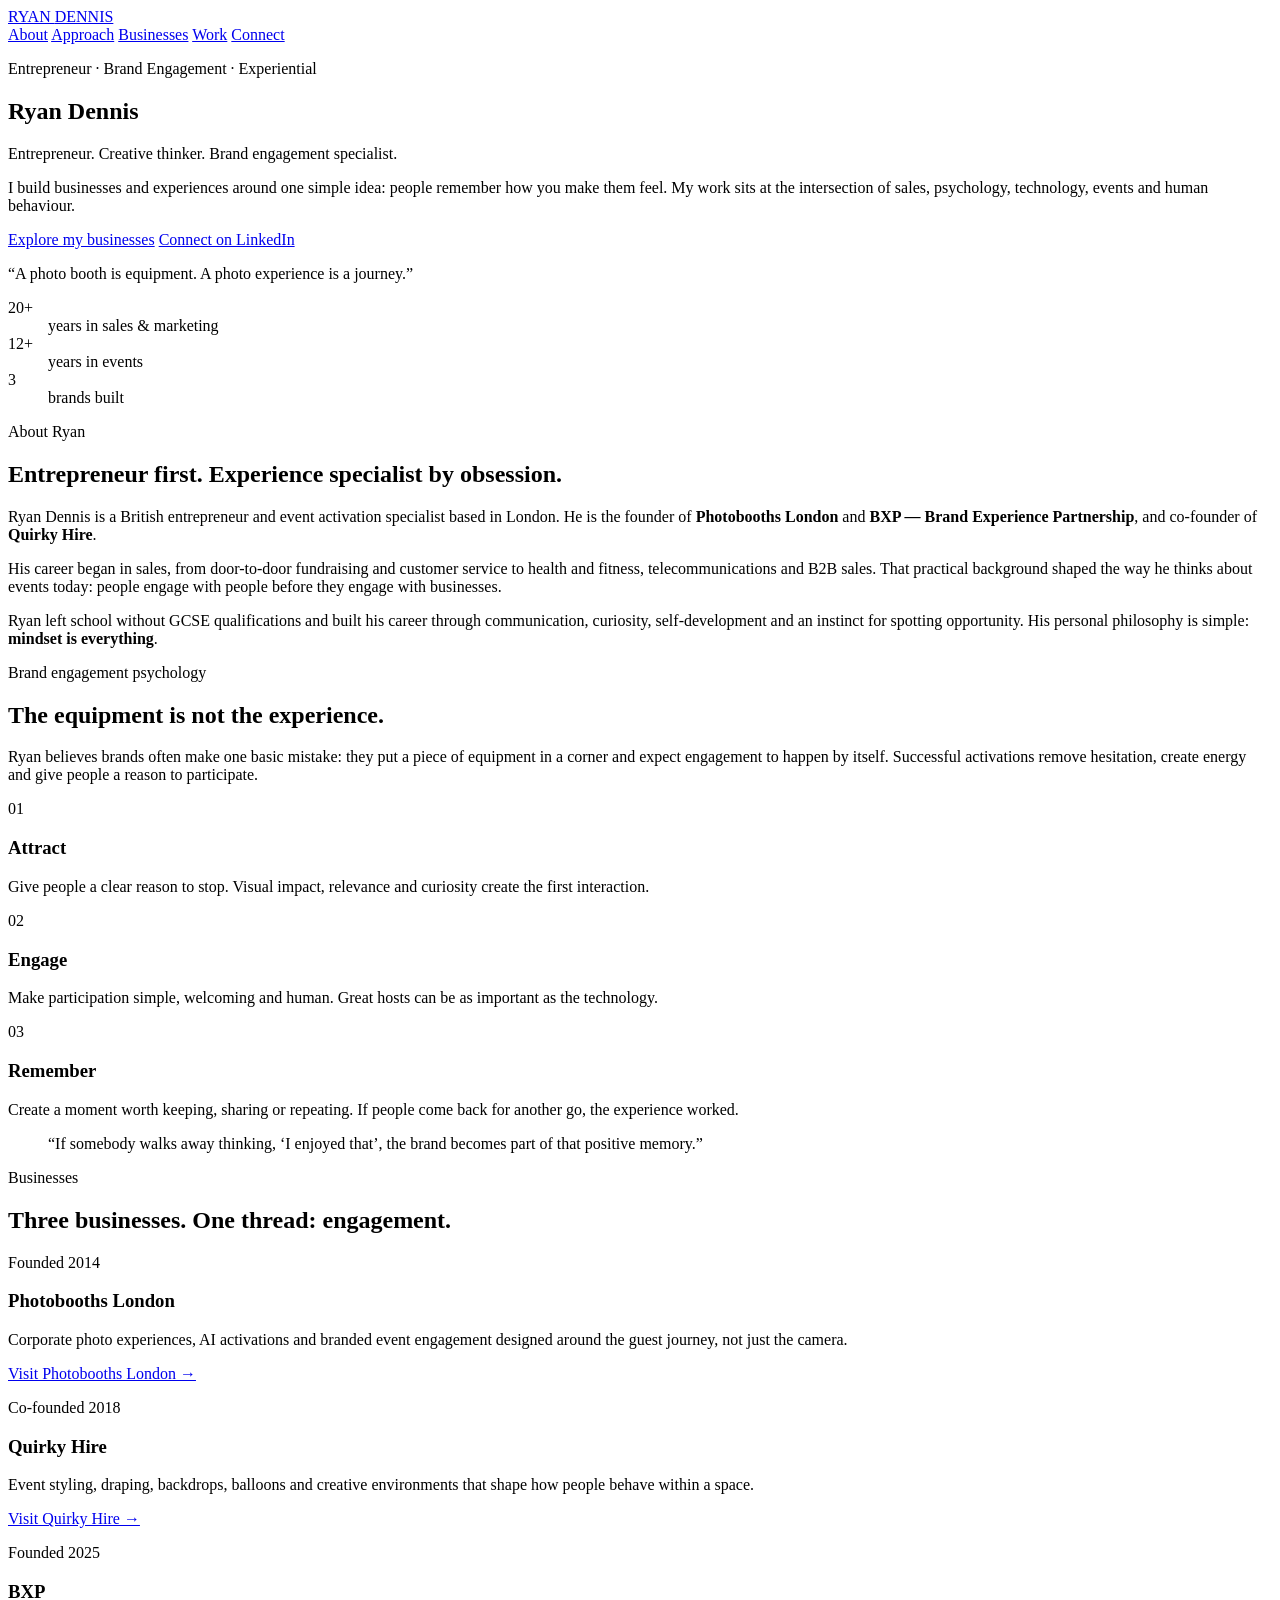
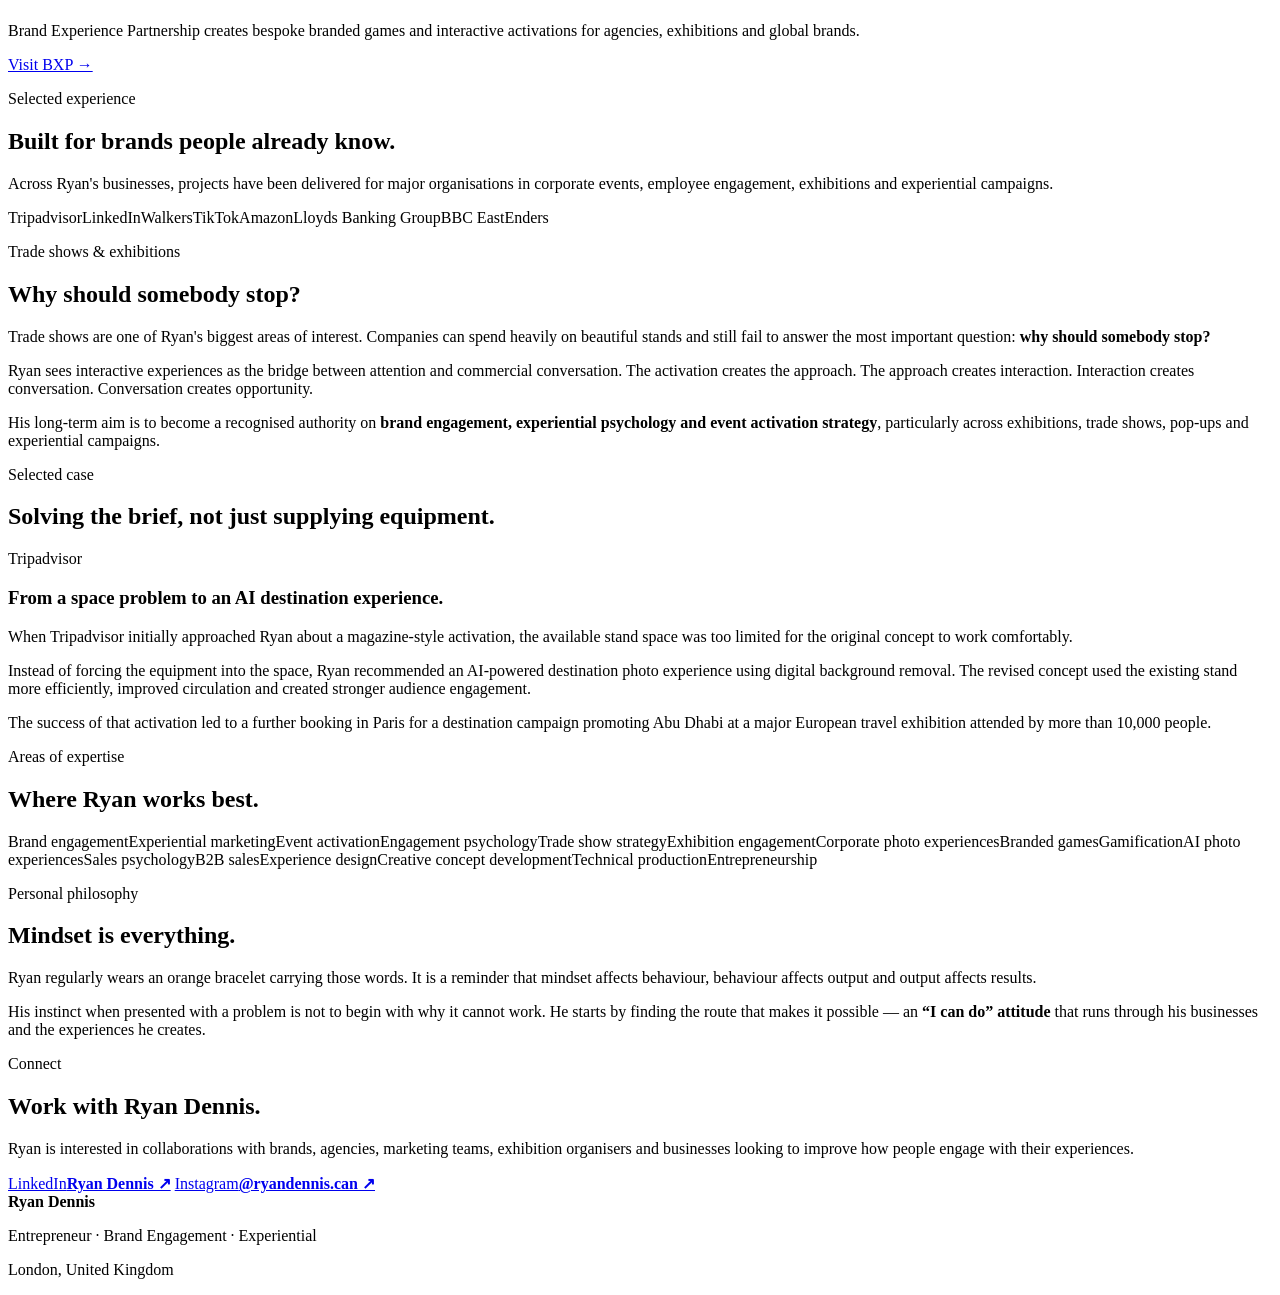
==== index.html @ 45b16e40 "feat: add SEO and AEO optimised Ryan Dennis homepage" ====
<!doctype html>
<html lang="en-GB">
<head>
  <meta charset="utf-8" />
  <meta name="viewport" content="width=device-width, initial-scale=1" />
  <title>Ryan Dennis | Entrepreneur & Brand Engagement Specialist</title>
  <meta name="description" content="Ryan Dennis is a British entrepreneur, founder of Photobooths London and BXP and co-founder of Quirky Hire. Explore his work in brand engagement, experiential marketing, trade shows and event activation psychology." />
  <link rel="canonical" href="https://ryandennis.co.uk/" />
  <meta name="robots" content="index,follow,max-image-preview:large,max-snippet:-1,max-video-preview:-1" />
  <meta property="og:type" content="website" />
  <meta property="og:title" content="Ryan Dennis | Entrepreneur & Brand Engagement Specialist" />
  <meta property="og:description" content="Entrepreneur, creative thinker and event activation specialist working across brand engagement, experiential marketing and human behaviour." />
  <meta property="og:url" content="https://ryandennis.co.uk/" />
  <meta property="og:site_name" content="Ryan Dennis" />
  <meta name="twitter:card" content="summary_large_image" />
  <meta name="theme-color" content="#004B8D" />
  <link rel="stylesheet" href="/styles.css" />
  <link rel="icon" href="/favicon.svg" type="image/svg+xml" />
  <script type="application/ld+json">
  {
    "@context": "https://schema.org",
    "@graph": [
      {
        "@type": "WebSite",
        "@id": "https://ryandennis.co.uk/#website",
        "url": "https://ryandennis.co.uk/",
        "name": "Ryan Dennis",
        "publisher": { "@id": "https://ryandennis.co.uk/#ryan-dennis" }
      },
      {
        "@type": "WebPage",
        "@id": "https://ryandennis.co.uk/#webpage",
        "url": "https://ryandennis.co.uk/",
        "name": "Ryan Dennis | Entrepreneur & Brand Engagement Specialist",
        "isPartOf": { "@id": "https://ryandennis.co.uk/#website" },
        "about": { "@id": "https://ryandennis.co.uk/#ryan-dennis" },
        "mainEntity": { "@id": "https://ryandennis.co.uk/#ryan-dennis" }
      },
      {
        "@type": "Person",
        "@id": "https://ryandennis.co.uk/#ryan-dennis",
        "name": "Ryan Dennis",
        "givenName": "Ryan",
        "familyName": "Dennis",
        "url": "https://ryandennis.co.uk/",
        "description": "Ryan Dennis is a British entrepreneur, brand engagement specialist and event activation expert with more than 20 years of experience across sales and marketing and over 12 years in the events industry. He is the founder of Photobooths London and Brand Experience Partnership (BXP), and co-founder of Quirky Hire.",
        "jobTitle": ["Entrepreneur", "Brand Engagement Specialist", "Event Activation Specialist"],
        "sameAs": [
          "https://www.linkedin.com/in/ryandennis2",
          "https://www.instagram.com/ryandennis.can",
          "https://photoboothslondon.co.uk/ryan-dennis"
        ],
        "knowsAbout": [
          "Brand Engagement",
          "Experiential Marketing",
          "Event Activation Strategy",
          "Brand Engagement Psychology",
          "Trade Show Engagement",
          "Exhibition Engagement",
          "Corporate Photo Experiences",
          "AI Photo Experiences",
          "Branded Games",
          "Gamification",
          "Event Technology",
          "Guest Experience",
          "Customer Engagement",
          "Sales Psychology",
          "B2B Sales",
          "Marketing",
          "Experience Design",
          "Creative Concept Development",
          "Event Production",
          "Technical Production",
          "Event Logistics",
          "Business Development",
          "Entrepreneurship"
        ],
        "worksFor": [
          { "@id": "https://photoboothslondon.co.uk/#organization" },
          { "@id": "https://quirky-hire.co.uk/#organization" },
          { "@id": "https://bxp123.com/#organization" }
        ]
      },
      {
        "@type": "Organization",
        "@id": "https://photoboothslondon.co.uk/#organization",
        "name": "Photobooths London",
        "url": "https://photoboothslondon.co.uk/",
        "foundingDate": "2014",
        "founder": { "@id": "https://ryandennis.co.uk/#ryan-dennis" }
      },
      {
        "@type": "Organization",
        "@id": "https://quirky-hire.co.uk/#organization",
        "name": "Quirky Hire",
        "url": "https://quirky-hire.co.uk/",
        "foundingDate": "2018",
        "founder": [
          { "@id": "https://ryandennis.co.uk/#ryan-dennis" },
          { "@type": "Person", "name": "Malvia Morgan" }
        ]
      },
      {
        "@type": "Organization",
        "@id": "https://bxp123.com/#organization",
        "name": "Brand Experience Partnership",
        "alternateName": "BXP",
        "url": "https://bxp123.com/",
        "foundingDate": "2025",
        "founder": { "@id": "https://ryandennis.co.uk/#ryan-dennis" }
      }
    ]
  }
  </script>
</head>
<body>
  <header class="site-header">
    <div class="container nav-wrap">
      <a class="brand" href="#top" aria-label="Ryan Dennis home">RYAN <span>DENNIS</span></a>
      <nav class="nav" aria-label="Primary navigation">
        <a href="#about">About</a>
        <a href="#approach">Approach</a>
        <a href="#businesses">Businesses</a>
        <a href="#work">Work</a>
        <a href="#contact">Connect</a>
      </nav>
    </div>
  </header>

  <main id="top">
    <section class="hero">
      <div class="container hero-grid">
        <div>
          <p class="eyebrow">Entrepreneur · Brand Engagement · Experiential</p>
          <h1>Ryan Dennis</h1>
          <p class="hero-lead">Entrepreneur. Creative thinker. Brand engagement specialist.</p>
          <p class="hero-copy">I build businesses and experiences around one simple idea: people remember how you make them feel. My work sits at the intersection of sales, psychology, technology, events and human behaviour.</p>
          <div class="hero-actions">
            <a class="btn btn-primary" href="#businesses">Explore my businesses</a>
            <a class="btn btn-outline" href="https://www.linkedin.com/in/ryandennis2" rel="me noopener" target="_blank">Connect on LinkedIn</a>
          </div>
        </div>
        <aside class="hero-card" aria-label="Ryan Dennis profile summary">
          <div class="accent-line"></div>
          <p class="quote">“A photo booth is equipment. A photo experience is a journey.”</p>
          <dl class="stats">
            <div><dt>20+</dt><dd>years in sales & marketing</dd></div>
            <div><dt>12+</dt><dd>years in events</dd></div>
            <div><dt>3</dt><dd>brands built</dd></div>
          </dl>
        </aside>
      </div>
    </section>

    <section id="about" class="section">
      <div class="container two-col">
        <div>
          <p class="eyebrow">About Ryan</p>
          <h2>Entrepreneur first. Experience specialist by obsession.</h2>
        </div>
        <div class="prose">
          <p>Ryan Dennis is a British entrepreneur and event activation specialist based in London. He is the founder of <strong>Photobooths London</strong> and <strong>BXP — Brand Experience Partnership</strong>, and co-founder of <strong>Quirky Hire</strong>.</p>
          <p>His career began in sales, from door-to-door fundraising and customer service to health and fitness, telecommunications and B2B sales. That practical background shaped the way he thinks about events today: people engage with people before they engage with businesses.</p>
          <p>Ryan left school without GCSE qualifications and built his career through communication, curiosity, self-development and an instinct for spotting opportunity. His personal philosophy is simple: <strong>mindset is everything</strong>.</p>
        </div>
      </div>
    </section>

    <section id="approach" class="section section-soft">
      <div class="container">
        <p class="eyebrow">Brand engagement psychology</p>
        <h2 class="section-title">The equipment is not the experience.</h2>
        <p class="section-intro">Ryan believes brands often make one basic mistake: they put a piece of equipment in a corner and expect engagement to happen by itself. Successful activations remove hesitation, create energy and give people a reason to participate.</p>
        <div class="cards three">
          <article class="card"><span class="number">01</span><h3>Attract</h3><p>Give people a clear reason to stop. Visual impact, relevance and curiosity create the first interaction.</p></article>
          <article class="card"><span class="number">02</span><h3>Engage</h3><p>Make participation simple, welcoming and human. Great hosts can be as important as the technology.</p></article>
          <article class="card"><span class="number">03</span><h3>Remember</h3><p>Create a moment worth keeping, sharing or repeating. If people come back for another go, the experience worked.</p></article>
        </div>
        <blockquote>“If somebody walks away thinking, ‘I enjoyed that’, the brand becomes part of that positive memory.”</blockquote>
      </div>
    </section>

    <section id="businesses" class="section">
      <div class="container">
        <p class="eyebrow">Businesses</p>
        <h2 class="section-title">Three businesses. One thread: engagement.</h2>
        <div class="business-grid">
          <article class="business-card">
            <p class="business-year">Founded 2014</p>
            <h3>Photobooths London</h3>
            <p>Corporate photo experiences, AI activations and branded event engagement designed around the guest journey, not just the camera.</p>
            <a href="https://photoboothslondon.co.uk/" target="_blank" rel="noopener">Visit Photobooths London →</a>
          </article>
          <article class="business-card">
            <p class="business-year">Co-founded 2018</p>
            <h3>Quirky Hire</h3>
            <p>Event styling, draping, backdrops, balloons and creative environments that shape how people behave within a space.</p>
            <a href="https://quirky-hire.co.uk/" target="_blank" rel="noopener">Visit Quirky Hire →</a>
          </article>
          <article class="business-card featured">
            <p class="business-year">Founded 2025</p>
            <h3>BXP</h3>
            <p>Brand Experience Partnership creates bespoke branded games and interactive activations for agencies, exhibitions and global brands.</p>
            <a href="https://bxp123.com/" target="_blank" rel="noopener">Visit BXP →</a>
          </article>
        </div>
      </div>
    </section>

    <section id="work" class="section section-blue">
      <div class="container">
        <p class="eyebrow eyebrow-light">Selected experience</p>
        <h2 class="section-title light">Built for brands people already know.</h2>
        <p class="section-intro light-muted">Across Ryan's businesses, projects have been delivered for major organisations in corporate events, employee engagement, exhibitions and experiential campaigns.</p>
        <div class="brand-list" aria-label="Selected brands">
          <span>Tripadvisor</span><span>LinkedIn</span><span>Walkers</span><span>TikTok</span><span>Amazon</span><span>Lloyds Banking Group</span><span>BBC EastEnders</span>
        </div>
      </div>
    </section>

    <section class="section">
      <div class="container two-col">
        <div>
          <p class="eyebrow">Trade shows & exhibitions</p>
          <h2>Why should somebody stop?</h2>
        </div>
        <div class="prose">
          <p>Trade shows are one of Ryan's biggest areas of interest. Companies can spend heavily on beautiful stands and still fail to answer the most important question: <strong>why should somebody stop?</strong></p>
          <p>Ryan sees interactive experiences as the bridge between attention and commercial conversation. The activation creates the approach. The approach creates interaction. Interaction creates conversation. Conversation creates opportunity.</p>
          <p>His long-term aim is to become a recognised authority on <strong>brand engagement, experiential psychology and event activation strategy</strong>, particularly across exhibitions, trade shows, pop-ups and experiential campaigns.</p>
        </div>
      </div>
    </section>

    <section class="section section-soft">
      <div class="container">
        <p class="eyebrow">Selected case</p>
        <h2 class="section-title">Solving the brief, not just supplying equipment.</h2>
        <div class="case-study">
          <div><span class="case-label">Tripadvisor</span><h3>From a space problem to an AI destination experience.</h3></div>
          <div class="prose"><p>When Tripadvisor initially approached Ryan about a magazine-style activation, the available stand space was too limited for the original concept to work comfortably.</p><p>Instead of forcing the equipment into the space, Ryan recommended an AI-powered destination photo experience using digital background removal. The revised concept used the existing stand more efficiently, improved circulation and created stronger audience engagement.</p><p>The success of that activation led to a further booking in Paris for a destination campaign promoting Abu Dhabi at a major European travel exhibition attended by more than 10,000 people.</p></div>
        </div>
      </div>
    </section>

    <section class="section">
      <div class="container">
        <p class="eyebrow">Areas of expertise</p>
        <h2 class="section-title">Where Ryan works best.</h2>
        <div class="tags">
          <span>Brand engagement</span><span>Experiential marketing</span><span>Event activation</span><span>Engagement psychology</span><span>Trade show strategy</span><span>Exhibition engagement</span><span>Corporate photo experiences</span><span>Branded games</span><span>Gamification</span><span>AI photo experiences</span><span>Sales psychology</span><span>B2B sales</span><span>Experience design</span><span>Creative concept development</span><span>Technical production</span><span>Entrepreneurship</span>
        </div>
      </div>
    </section>

    <section class="section mindset">
      <div class="container mindset-grid">
        <div>
          <p class="eyebrow">Personal philosophy</p>
          <h2>Mindset is everything.</h2>
        </div>
        <div class="prose"><p>Ryan regularly wears an orange bracelet carrying those words. It is a reminder that mindset affects behaviour, behaviour affects output and output affects results.</p><p>His instinct when presented with a problem is not to begin with why it cannot work. He starts by finding the route that makes it possible — an <strong>“I can do” attitude</strong> that runs through his businesses and the experiences he creates.</p></div>
      </div>
    </section>

    <section id="contact" class="section connect">
      <div class="container connect-grid">
        <div><p class="eyebrow">Connect</p><h2>Work with Ryan Dennis.</h2><p>Ryan is interested in collaborations with brands, agencies, marketing teams, exhibition organisers and businesses looking to improve how people engage with their experiences.</p></div>
        <div class="social-links">
          <a href="https://www.linkedin.com/in/ryandennis2" target="_blank" rel="me noopener"><span>LinkedIn</span><strong>Ryan Dennis ↗</strong></a>
          <a href="https://www.instagram.com/ryandennis.can" target="_blank" rel="me noopener"><span>Instagram</span><strong>@ryandennis.can ↗</strong></a>
        </div>
      </div>
    </section>
  </main>

  <footer>
    <div class="container footer-wrap"><div><strong>Ryan Dennis</strong><p>Entrepreneur · Brand Engagement · Experiential</p></div><p>London, United Kingdom</p></div>
  </footer>
</body>
</html>
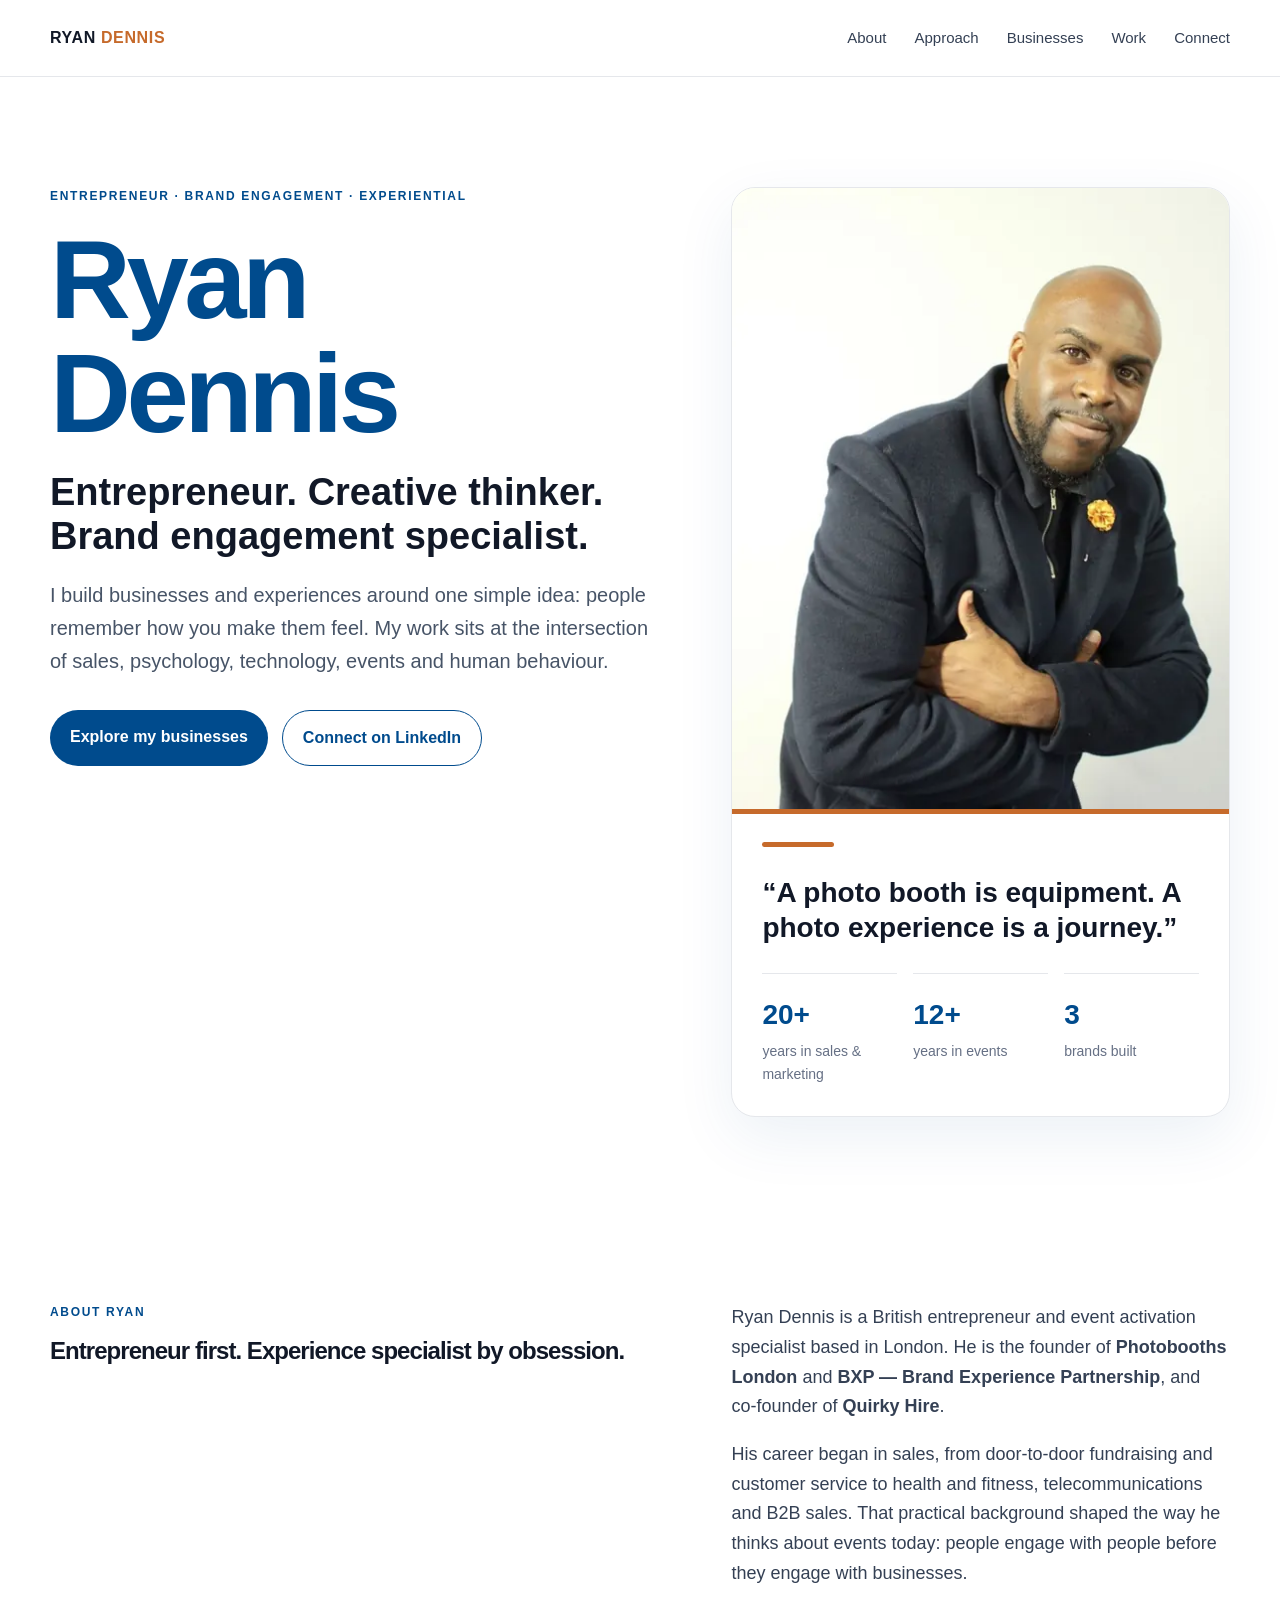
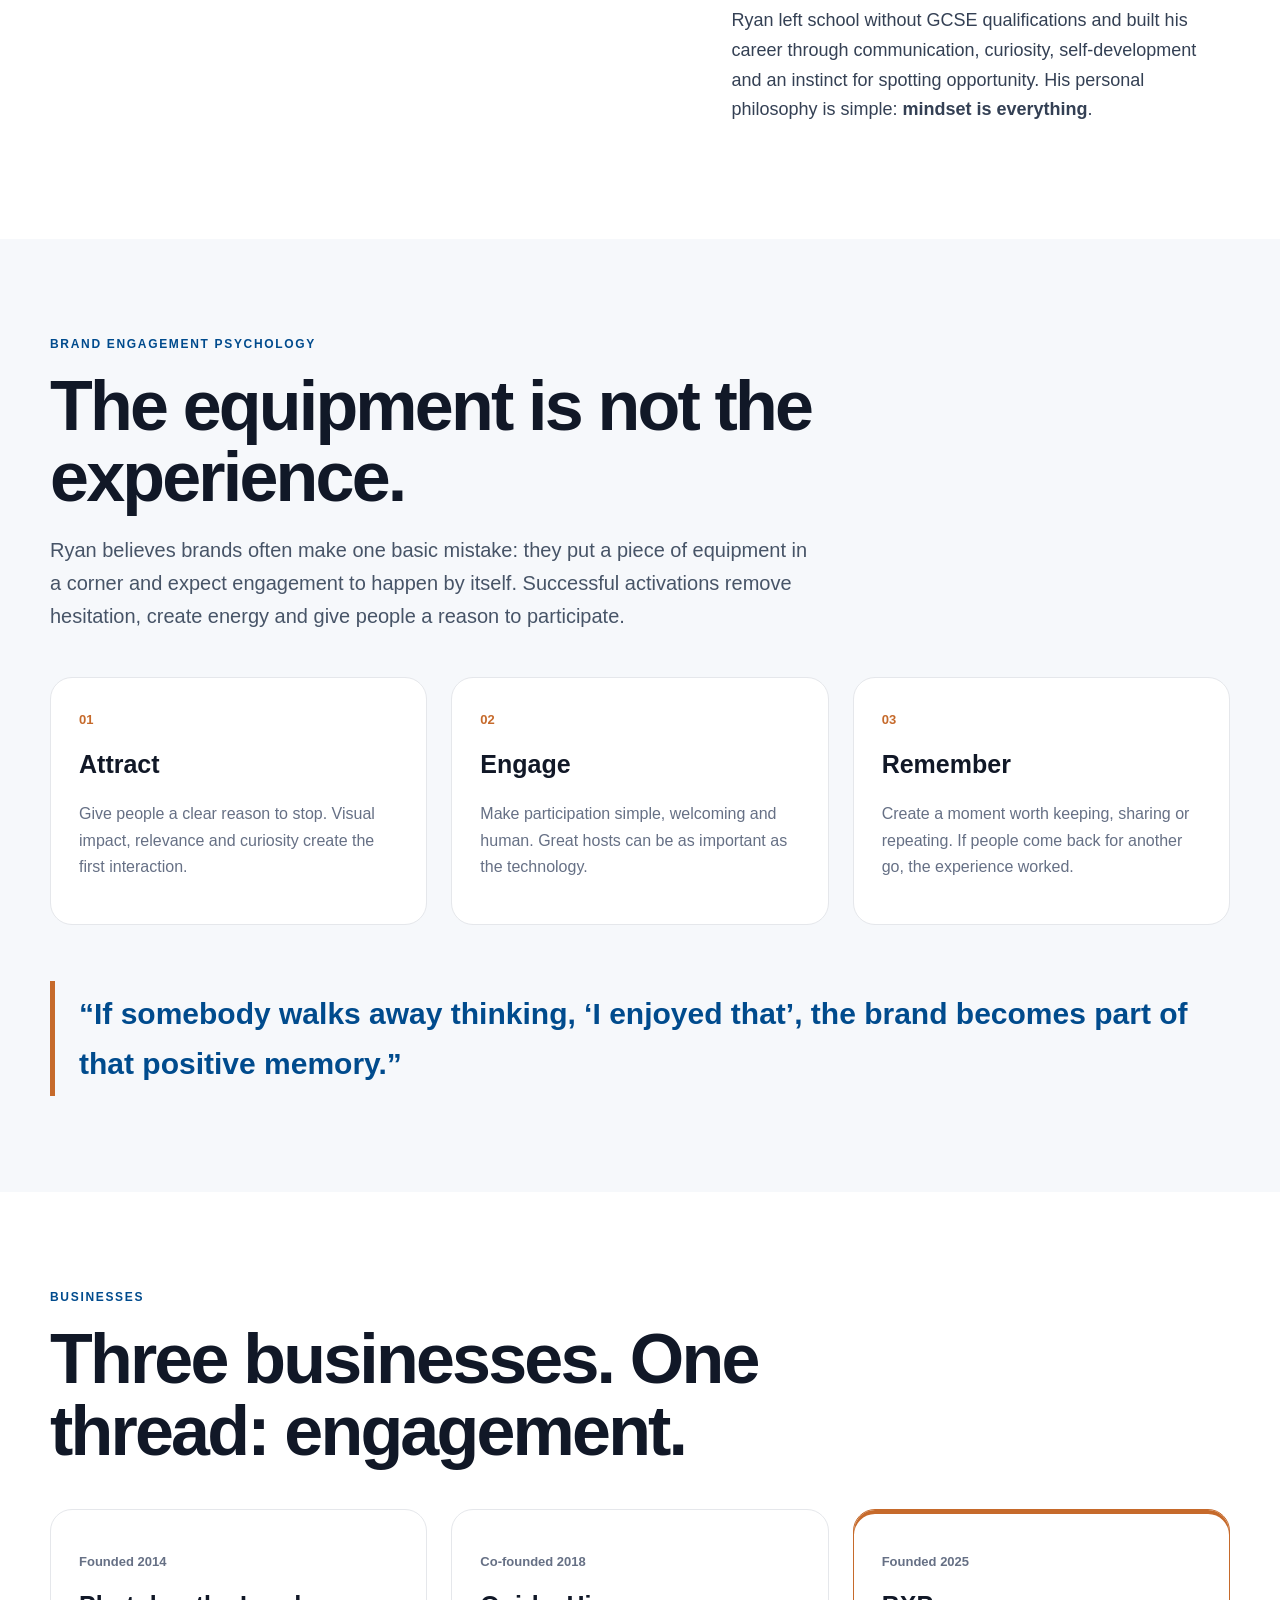
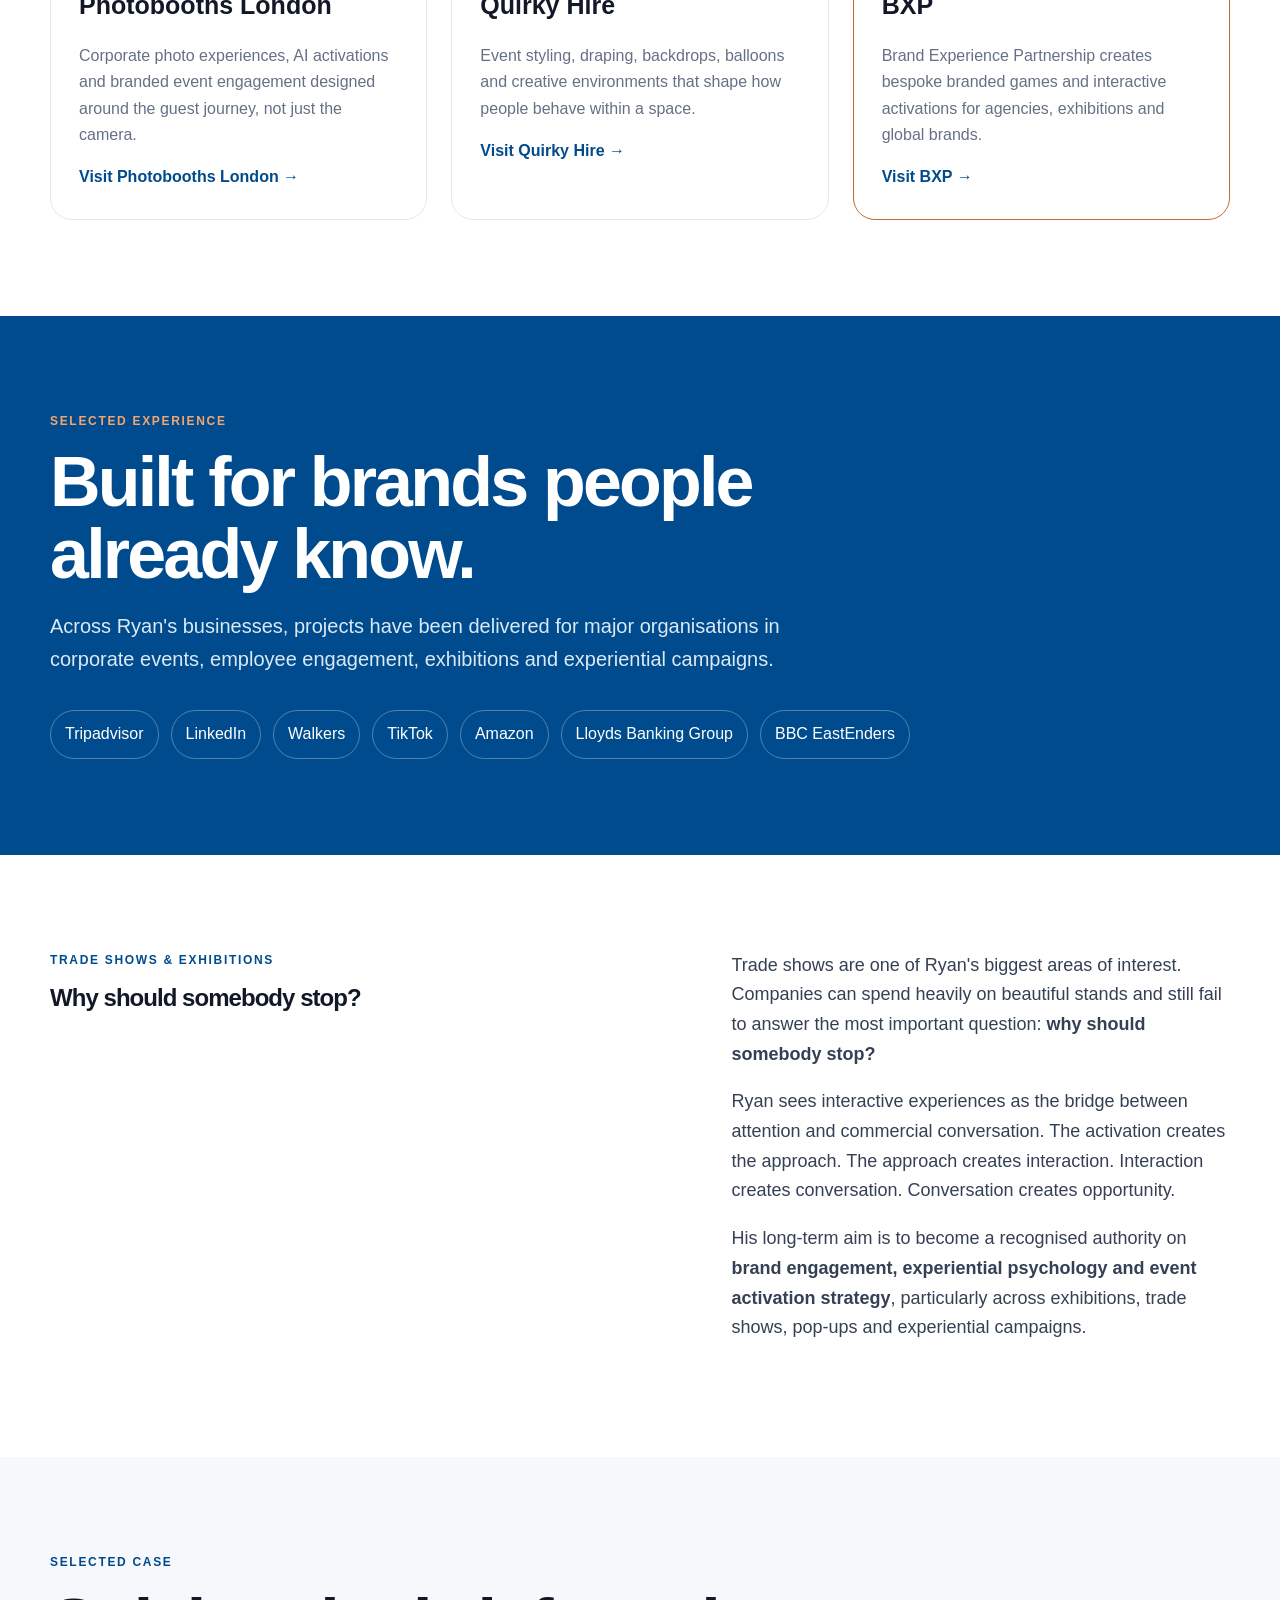
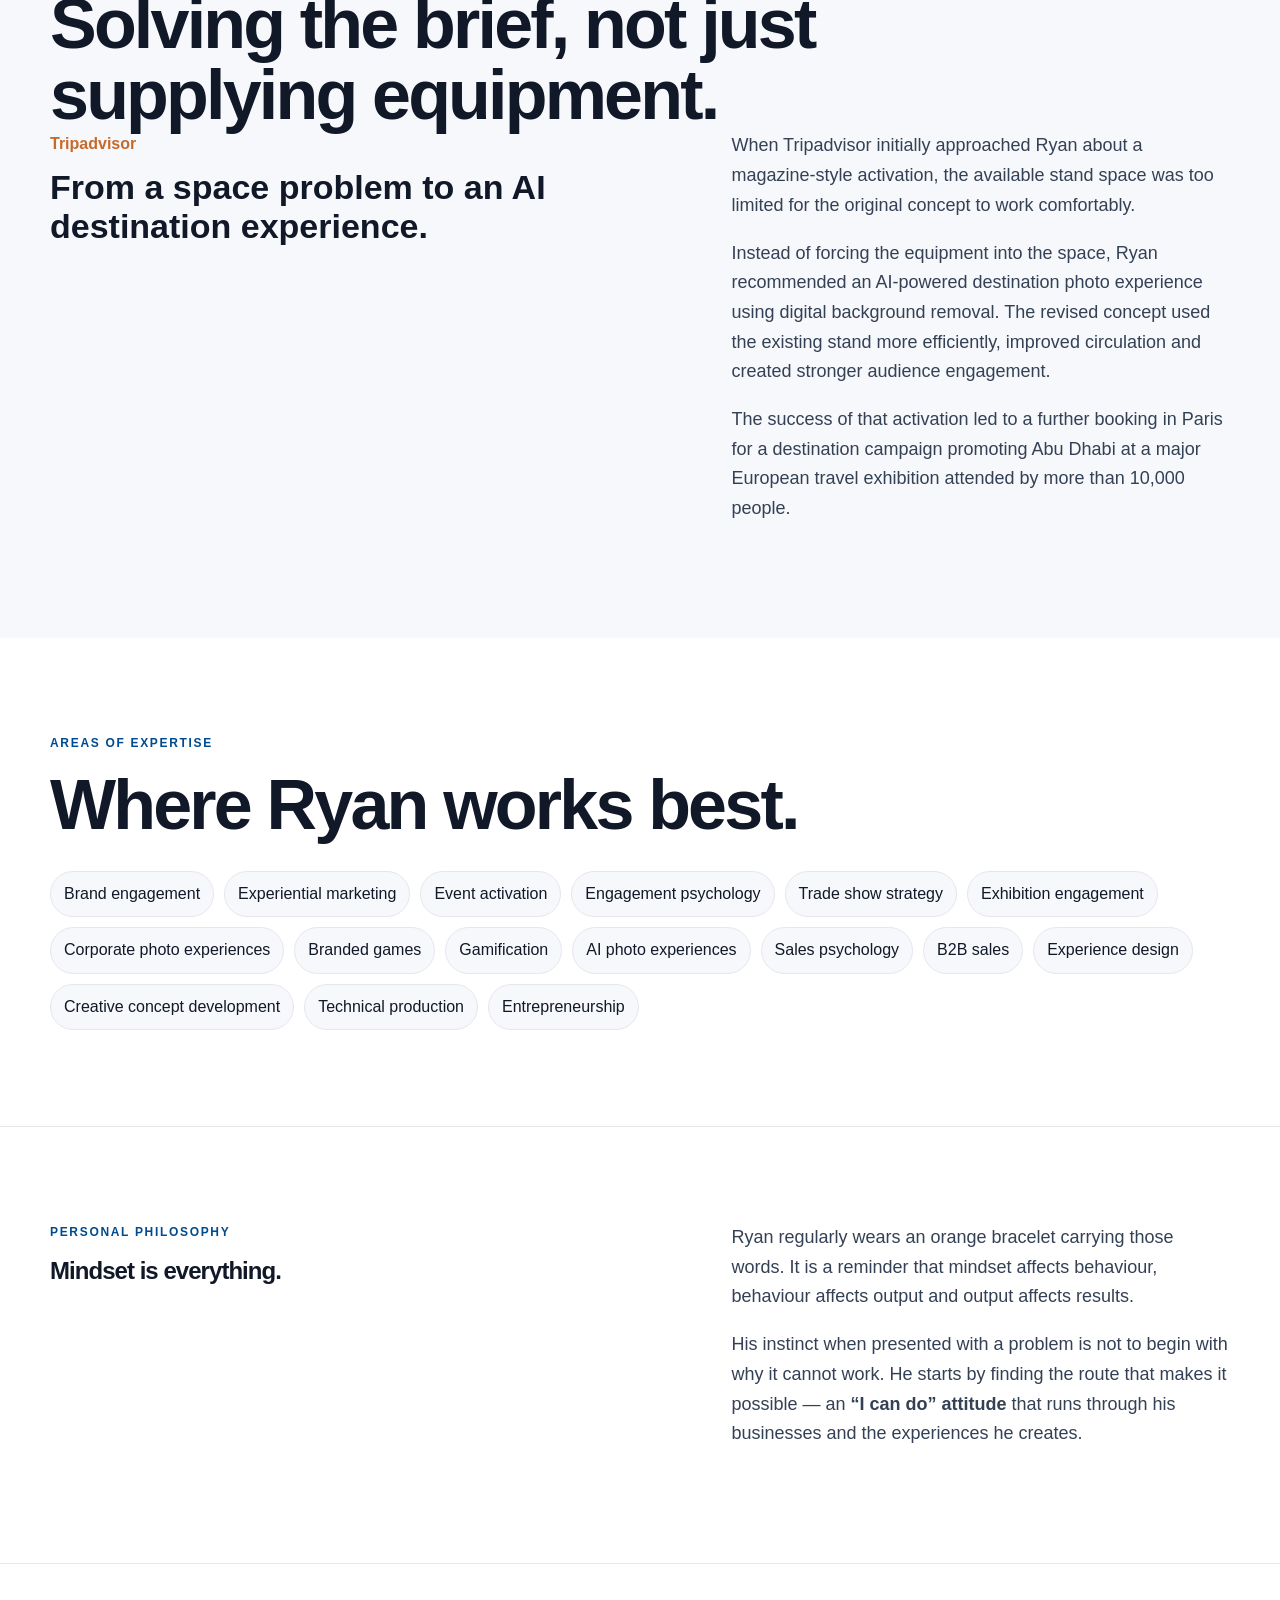
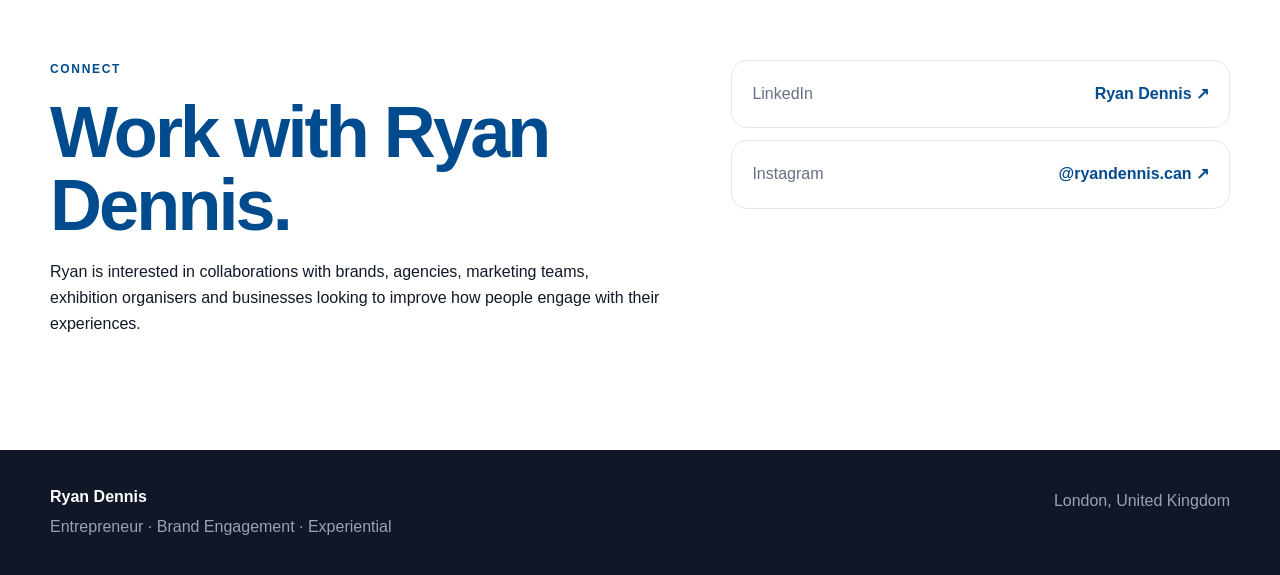
==== commit 5ec47f40: "fix: shorten homepage meta description" ====
--- a/index.html
+++ b/index.html
@@ -4,7 +4,7 @@
   <meta charset="utf-8" />
   <meta name="viewport" content="width=device-width, initial-scale=1" />
   <title>Ryan Dennis | Entrepreneur & Brand Engagement Specialist</title>
-  <meta name="description" content="Ryan Dennis is a British entrepreneur, founder of Photobooths London and BXP and co-founder of Quirky Hire. Explore his work in brand engagement, experiential marketing, trade shows and event activation psychology." />
+  <meta name="description" content="Ryan Dennis is a UK entrepreneur, founder of Photobooths London and BXP, specialising in brand engagement, experiential marketing and event activation." />
   <link rel="canonical" href="https://ryandennis.co.uk/" />
   <meta name="robots" content="index,follow,max-image-preview:large,max-snippet:-1,max-video-preview:-1" />
   <meta property="og:type" content="website" />
--- a/styles.css
+++ b/styles.css
@@ -0,0 +1 @@
+:root{--blue:#004B8D;--copper:#C66A2B;--ink:#111827;--muted:#667085;--soft:#F6F8FB;--line:#E5E7EB;--white:#fff}*{box-sizing:border-box}html{scroll-behavior:smooth}body{margin:0;font-family:Inter,Arial,sans-serif;color:var(--ink);background:#fff;line-height:1.65}a{color:inherit}.container{width:min(1180px,calc(100% - 40px));margin:auto}.site-header{position:sticky;top:0;z-index:20;background:rgba(255,255,255,.96);border-bottom:1px solid var(--line);backdrop-filter:blur(12px)}.nav-wrap{display:flex;align-items:center;justify-content:space-between;min-height:76px}.brand{font-weight:800;text-decoration:none;letter-spacing:.04em}.brand span{color:var(--copper)}.nav{display:flex;gap:28px;font-size:15px}.nav a{text-decoration:none;color:#344054}.nav a:hover{color:var(--blue)}.hero{padding:110px 0 90px}.hero-grid,.two-col,.connect-grid,.mindset-grid,.case-study{display:grid;grid-template-columns:1.1fr .9fr;gap:72px;align-items:start}.eyebrow{text-transform:uppercase;letter-spacing:.14em;font-size:12px;font-weight:800;color:var(--blue);margin:0 0 16px}.hero h1,.section h2{font-family:Manrope,Inter,Arial,sans-serif;line-height:1.02;letter-spacing:-.04em;margin:0}.hero h1{font-size:clamp(56px,9vw,112px);color:var(--blue)}.hero-lead{font-size:clamp(24px,3vw,38px);font-weight:700;line-height:1.15;margin:20px 0}.hero-copy,.section-intro{font-size:20px;color:#475467;max-width:760px}.hero-actions{display:flex;flex-wrap:wrap;gap:14px;margin-top:32px}.btn{display:inline-block;padding:14px 20px;border-radius:999px;text-decoration:none;font-weight:700}.btn-primary{background:var(--blue);color:#fff}.btn-outline{border:1px solid var(--blue);color:var(--blue)}.hero-card{border:1px solid var(--line);border-radius:24px;padding:0 30px 30px;box-shadow:0 20px 60px rgba(0,75,141,.08);overflow:hidden;background:#fff}.hero-card:before{content:"";display:block;width:calc(100% + 60px);margin-left:-30px;margin-bottom:28px;aspect-ratio:4/5;background:url('/assets/ryan-dennis-profile.webp?v=2') center 18%/cover no-repeat;border-bottom:5px solid var(--copper)}.accent-line{width:72px;height:5px;background:var(--copper);border-radius:99px}.quote{font-size:28px;line-height:1.25;font-weight:700}.stats{display:grid;grid-template-columns:repeat(3,1fr);gap:16px;margin:28px 0 0}.stats div{border-top:1px solid var(--line);padding-top:18px}.stats dt{font-size:28px;font-weight:800;color:var(--blue)}.stats dd{margin:2px 0 0;color:var(--muted);font-size:14px}.section{padding:96px 0}.section-soft{background:var(--soft)}.section-title{font-size:clamp(38px,6vw,70px);max-width:900px}.prose{font-size:18px;color:#344054}.prose p:first-child{margin-top:0}.cards{display:grid;gap:24px;margin-top:44px}.cards.three{grid-template-columns:repeat(3,1fr)}.card,.business-card{border:1px solid var(--line);border-radius:22px;padding:28px;background:#fff}.number,.business-year{font-weight:800;color:var(--copper);font-size:13px}.card h3,.business-card h3{font-size:25px;margin:12px 0}.card p,.business-card p{color:#667085}.business-grid{display:grid;grid-template-columns:repeat(3,1fr);gap:24px;margin-top:42px}.business-card a{font-weight:800;color:var(--blue);text-decoration:none}.business-card.featured{border-color:var(--copper);box-shadow:inset 0 4px 0 var(--copper)}blockquote{margin:56px 0 0;border-left:5px solid var(--copper);padding:8px 0 8px 24px;font-size:30px;font-weight:700;color:var(--blue)}.section-blue{background:var(--blue);color:#fff}.light{color:#fff}.light-muted{color:#dbe9f5}.eyebrow-light{color:#f2a56f}.brand-list{display:flex;flex-wrap:wrap;gap:12px;margin-top:34px}.brand-list span{border:1px solid rgba(255,255,255,.3);padding:10px 14px;border-radius:999px}.case-label{color:var(--copper);font-weight:800}.case-study h3{font-size:34px;line-height:1.15;margin:10px 0}.tags{display:flex;flex-wrap:wrap;gap:10px;margin-top:30px}.tags span{background:var(--soft);border:1px solid var(--line);padding:9px 13px;border-radius:999px}.mindset{border-top:1px solid var(--line);border-bottom:1px solid var(--line)}.connect{background:#fff}.connect h2{font-size:clamp(42px,6vw,72px);color:var(--blue)}.social-links{display:grid;gap:12px}.social-links a{display:flex;justify-content:space-between;text-decoration:none;border:1px solid var(--line);padding:20px;border-radius:16px}.social-links span{color:var(--muted)}.social-links strong{color:var(--blue)}footer{background:#101828;color:#fff;padding:34px 0}.footer-wrap{display:flex;justify-content:space-between;gap:30px}.footer-wrap p{margin:4px 0 0;color:#98a2b3}@media(max-width:900px){.nav{display:none}.hero{padding:80px 0 64px}.hero-grid,.two-col,.connect-grid,.mindset-grid,.case-study{grid-template-columns:1fr;gap:34px}.hero-card{max-width:520px}.cards.three,.business-grid{grid-template-columns:1fr}.stats{grid-template-columns:1fr 1fr 1fr}.section{padding:72px 0}}@media(max-width:560px){.container{width:min(100% - 28px,1180px)}.hero h1{font-size:58px}.hero-lead{font-size:27px}.stats{grid-template-columns:1fr}.footer-wrap{flex-direction:column}.section{padding:58px 0}}
